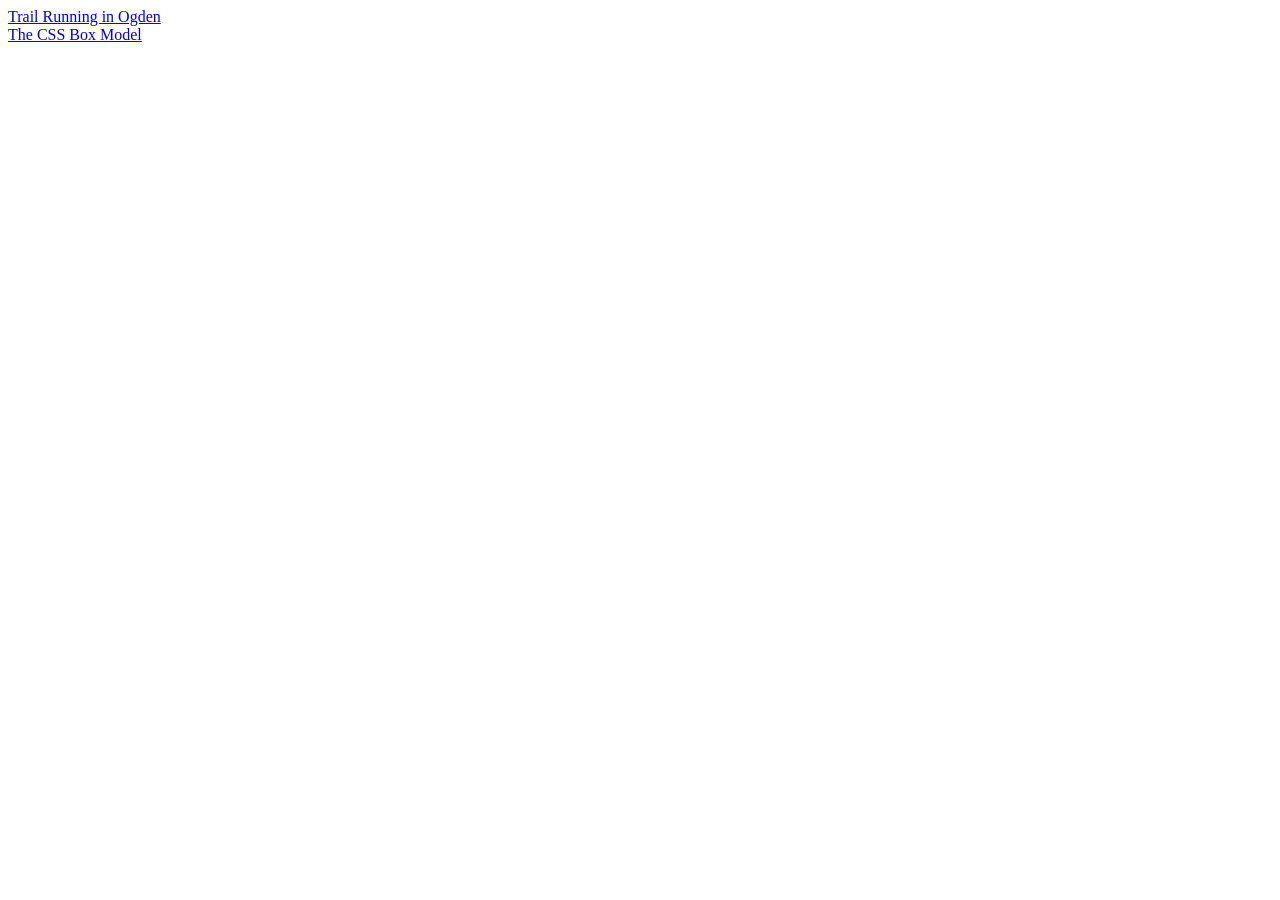
==== index.html @ 17a4129b "Add files via upload" ====
<!doctype html>
<html lang="en-US">
<head>
<meta charset="UTF-8">
<title>Web Pages</title>
<meta name="viewport" content="width=device-width, initial-scale=1.0">
</head>
<body>
<a href="website/running.html">Trail Running in Ogden</a><br>
<a href="webpage2/box_model.html">The CSS Box Model</a>
</body>
</html>
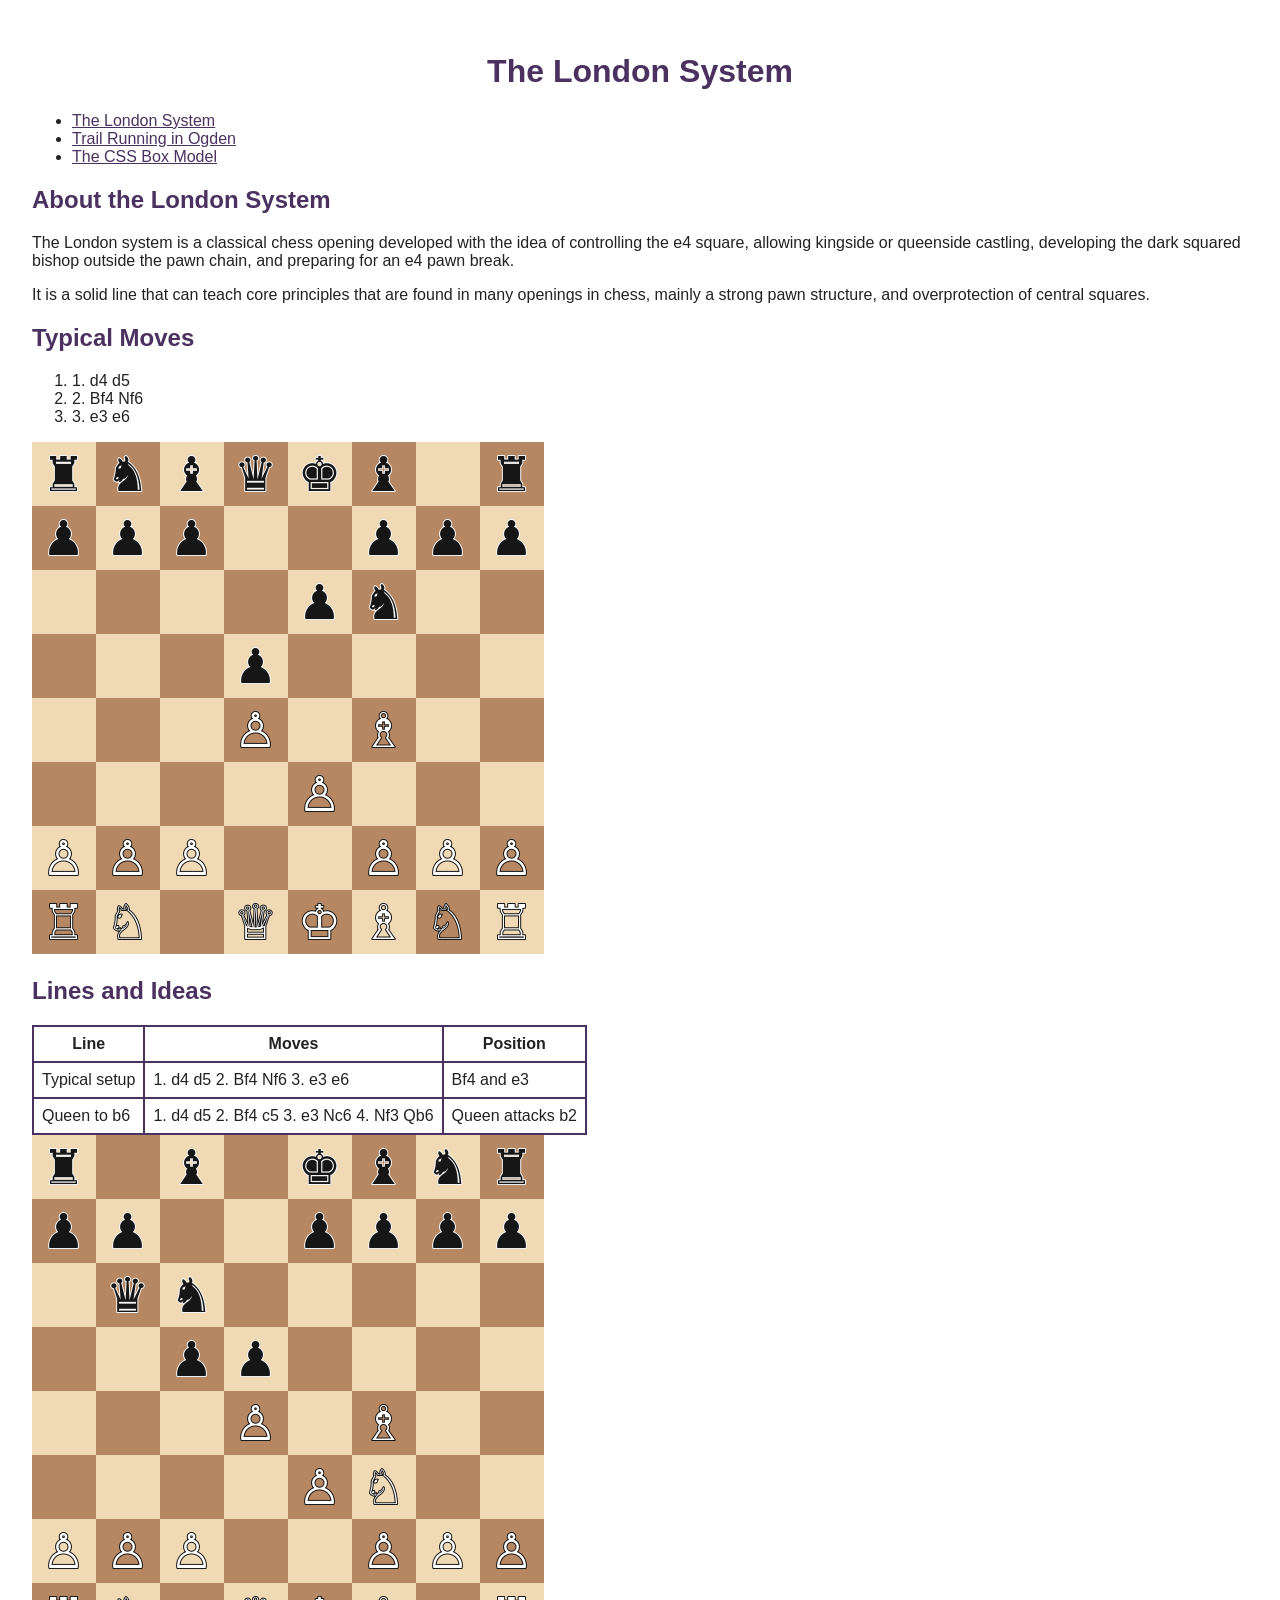
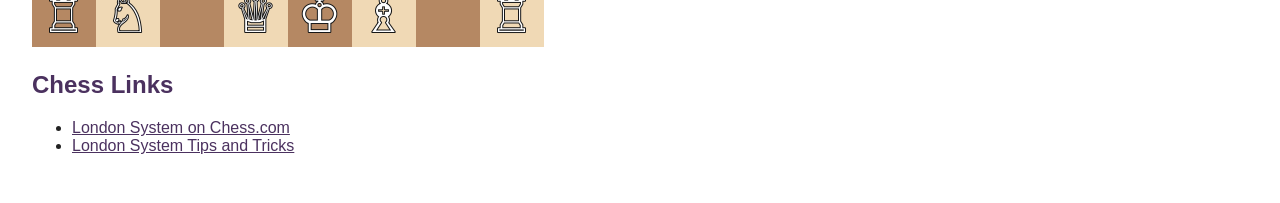
==== commit 6b1f4534: "Add files via upload" ====
--- a/index.html
+++ b/index.html
@@ -2,11 +2,43 @@
 <html lang="en-US">
 <head>
 <meta charset="UTF-8">
-<title>Web Pages</title>
+<title>The London System</title>
+<meta name="description" content="The London System chess opening">
+<meta name="keywords" content="chess, London System, openings">
+<meta name="author" content="Alexander Bramwell">
 <meta name="viewport" content="width=device-width, initial-scale=1.0">
+<link rel="stylesheet" href="resources/indexStyle.css">
 </head>
 <body>
-<a href="website/running.html">Trail Running in Ogden</a><br>
-<a href="webpage2/box_model.html">The CSS Box Model</a>
+<h1>The London System</h1>
+<nav>
+<ul>
+<li><a href="index.html">The London System</a></li>
+<li><a href="website/running.html">Trail Running in Ogden</a></li>
+<li><a href="webpage2/box_model.html">The CSS Box Model</a></li>
+</ul>
+</nav>
+<h2>About the London System</h2>
+<p>The London system is a classical chess opening developed with the idea of controlling the e4 square, allowing kingside or queenside castling, developing the dark squared bishop outside the pawn chain, and preparing for an e4 pawn break.</p>
+<p>It is a solid line that can teach core principles that are found in many openings in chess, mainly a strong pawn structure, and overprotection of central squares.</p>
+<h2>Typical Moves</h2>
+<ol>
+<li>1. d4 d5</li>
+<li>2. Bf4 Nf6</li>
+<li>3. e3 e6</li>
+</ol>
+<a href="https://www.chess.com/openings/London-System" title="London System on Chess.com"><img src="resources/london.png" alt="Chess position after 1. d4 d5 2. Bf4 Nf6 3. e3 e6" width="512" height="512"></a>
+<h2>Lines and Ideas</h2>
+<table>
+<tr><th>Line</th><th>Moves</th><th>Position</th></tr>
+<tr><td>Typical setup</td><td>1. d4 d5 2. Bf4 Nf6 3. e3 e6</td><td>Bf4 and e3</td></tr>
+<tr><td>Queen to b6</td><td>1. d4 d5 2. Bf4 c5 3. e3 Nc6 4. Nf3 Qb6</td><td>Queen attacks b2</td></tr>
+</table>
+<img src="resources/qb6.png" alt="Chess position after 1. d4 d5 2. Bf4 c5 3. e3 Nc6 4. Nf3 Qb6" width="512" height="512">
+<h2>Chess Links</h2>
+<ul>
+<li><a href="https://www.chess.com/openings/London-System">London System on Chess.com</a></li>
+<li><a href="https://www.chess.com/article/view/tips-and-tricks-of-the-london-system">London System Tips and Tricks</a></li>
+</ul>
 </body>
 </html>
--- a/resources/indexStyle.css
+++ b/resources/indexStyle.css
@@ -0,0 +1,32 @@
+body {
+  background-color: #ffffff;
+  color: #222222;
+  font-family: Arial, sans-serif;
+  padding: 24px;
+}
+
+h1, h2 {
+  color: #4b315f;
+}
+
+h1 {
+  text-align: center;
+}
+
+a {
+  color: #4b315f;
+}
+
+img {
+  max-width: 100%;
+  height: auto;
+}
+
+table {
+  border-collapse: collapse;
+}
+
+th, td {
+  border: 2px solid #4b315f;
+  padding: 8px;
+}
